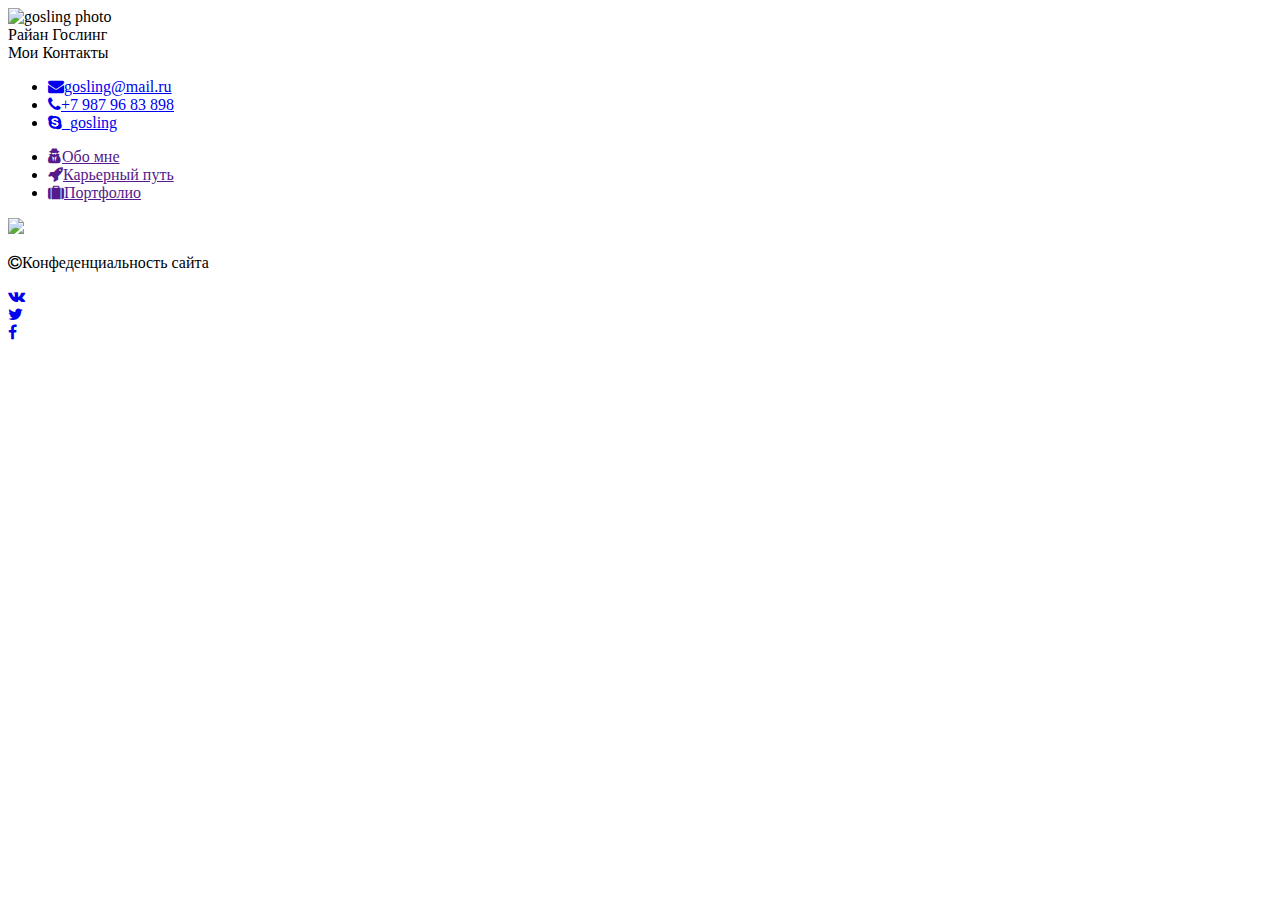
==== app/Page2.2.html @ c2381d11 "22.03.18" ====
<!DOCTYPE html>
<html lang="ru-RU">
<head>
	<meta charset="UTF-8">
	<meta name="viewport" content="width=device-width">
	<title>Page2</title>
	<link href="app/css/style2.css" type="text/css" rel="stylesheet">
	<link href="app/css/fonts.css" type="text/css" rel="stylesheet">
	<link rel="stylesheet" href="https://maxcdn.bootstrapcdn.com/font-awesome/4.7.0/css/font-awesome.min.css">
</head>
<body>
	<div class="wrapper">
		<header class="header">
		<div class="container">
			<div class="header__left">
				<img src="app/img/gosling1.png" alt="gosling photo" class="gosling">
				<div class="user__name">Райан Гослинг</div>
			</div>

			<div class="header__right">
				<div class="contacts">Мои Контакты
					<ul class="list">
						<li class="list__item">
								<a href="mailto:gosling@mail.ru"><i class="fa fa-envelope"></i>gosling@mail.ru</a>
						</li class="list__item">
						<li class="list__item">
								<a href="tel:+7 987 96 83 898"><i class="fa fa-phone"></i>+7 987 96 83 898</a>
						</li>
						<li class="list__item">
								<a href="skype:gosling"><i class="fa fa-skype"></i>_gosling</a>
						</li>
					</ul>
				</div>
				</div>
			</div>
		</header>

		<div class="container">
		<div class="content">
			<nav class="nav">
				<ul class="sidebar">
					<li class="nav__item nav__item_active">
						<a href="" class="nav__link"><i class="fa fa-user-secret"></i>Обо мне</a>
					</li>
					<li class="nav__item">
						<a href="" class="nav__link"><i class="fa fa-rocket"></i>Карьерный путь</a>
					</li>
					<li class="nav__item">
						<a href="" class="nav__link"><i class="fa fa-suitcase"></i>Портфолио</a>
					</li>
				</ul>
			</nav>

			<main class="page__content">
				<div class="img_content"><img src="app/img/gosling.png">
				</div>
			</main>
			
		</div>	
		</div>

		<footer class="footer">
		<div class="container">
			<div class="footer__left">
				<p><i class="fa fa-copyright"></i>Конфеденциальность сайта</p>
			</div>

			<div class="footer__right">
					<div class="social__item">
						<a href="https://vk.com/" class="socials__link_vk"><i class="fa fa-vk"></i></a>
					</div>
					<div class="social__item">
						<a href="https://twitter.com/" class="socials__link_tw"><i class="fa fa-twitter"></i></i></a>
					</div>
					<div class="social__item">
						<a href="https://ru-ru.facebook.com/" class="socials__link_fb"><i class="fa fa-facebook-f"></i></a>
					</div>
			</div>
		</div>	
		</footer>
	</div>
</body>
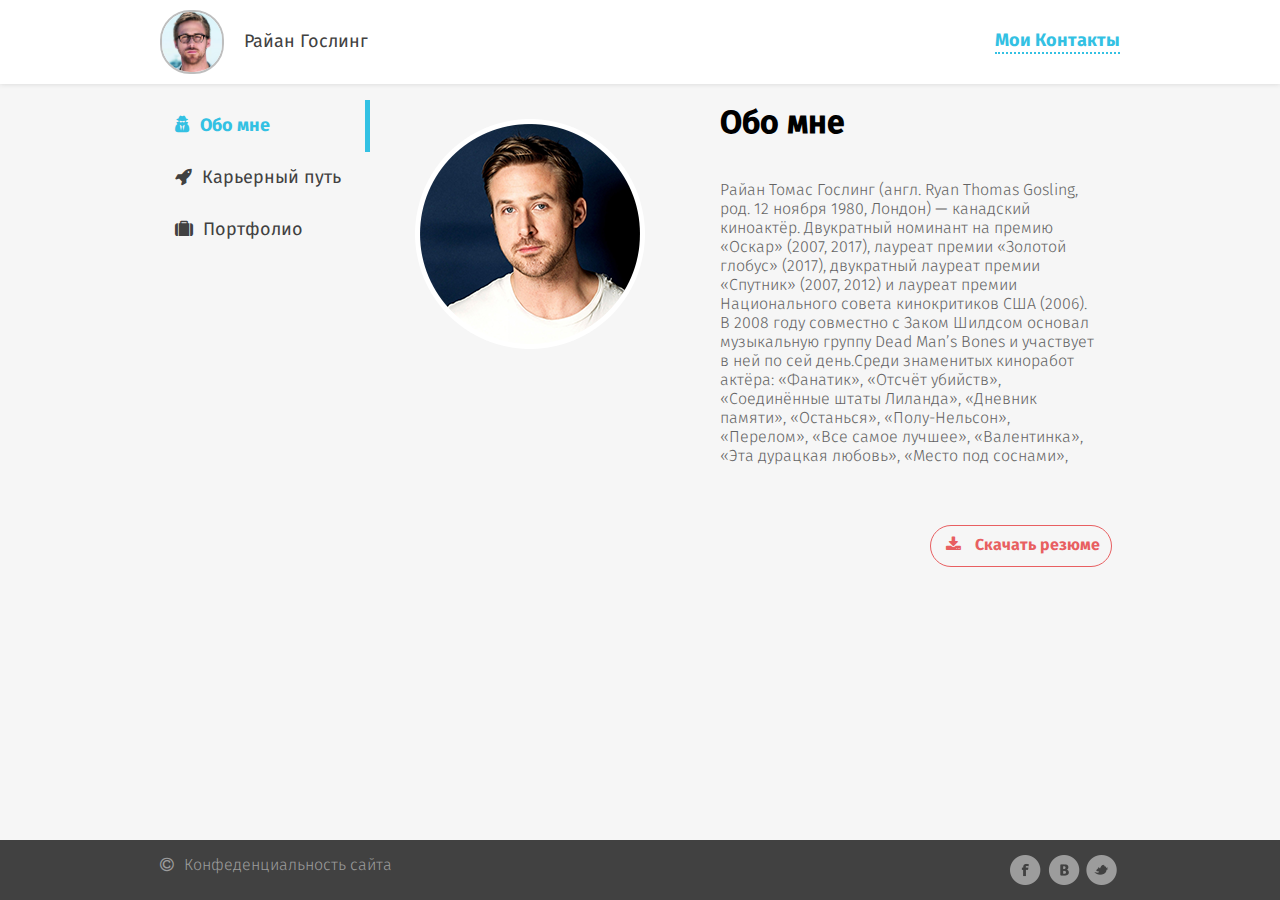
==== commit bd90eb5c: "29.03" ====
--- a/app/Page2.2.html
+++ b/app/Page2.2.html
@@ -3,9 +3,9 @@
 <head>
 	<meta charset="UTF-8">
 	<meta name="viewport" content="width=device-width">
-	<title>Page2</title>
-	<link href="app/css/style2.css" type="text/css" rel="stylesheet">
-	<link href="app/css/fonts.css" type="text/css" rel="stylesheet">
+	<title>Обо мне</title>
+	<link href="css/style2.css" type="text/css" rel="stylesheet">
+	<link href="css/fonts.css" type="text/css" rel="stylesheet">
 	<link rel="stylesheet" href="https://maxcdn.bootstrapcdn.com/font-awesome/4.7.0/css/font-awesome.min.css">
 </head>
 <body>
@@ -13,7 +13,7 @@
 		<header class="header">
 		<div class="container">
 			<div class="header__left">
-				<img src="app/img/gosling1.png" alt="gosling photo" class="gosling">
+				<img src="img/gosling1.png" alt="gosling photo" class="gosling">
 				<div class="user__name">Райан Гослинг</div>
 			</div>
 
@@ -21,13 +21,13 @@
 				<div class="contacts">Мои Контакты
 					<ul class="list">
 						<li class="list__item">
-								<a href="mailto:gosling@mail.ru"><i class="fa fa-envelope"></i>gosling@mail.ru</a>
+								<a href="mailto:gosling@mail.ru"><i class="fa fa-envelope fa-mes"></i>gosling@mail.ru</a>
 						</li class="list__item">
 						<li class="list__item">
-								<a href="tel:+7 987 96 83 898"><i class="fa fa-phone"></i>+7 987 96 83 898</a>
+								<a href="tel:+7 987 96 83 898"><i class="fa fa-phone fa-ph"></i>+7 987 96 83 898</a>
 						</li>
 						<li class="list__item">
-								<a href="skype:gosling"><i class="fa fa-skype"></i>_gosling</a>
+								<a href="skype:gosling"><i class="fa fa-skype fa-sk"></i>_gosling</a>
 						</li>
 					</ul>
 				</div>
@@ -40,19 +40,32 @@
 			<nav class="nav">
 				<ul class="sidebar">
 					<li class="nav__item nav__item_active">
-						<a href="" class="nav__link"><i class="fa fa-user-secret"></i>Обо мне</a>
+						<a href="Page2.2.html" class="nav__link nav__link__active"><i class="fa fa-user-secret"></i>Обо мне</a>
 					</li>
 					<li class="nav__item">
-						<a href="" class="nav__link"><i class="fa fa-rocket"></i>Карьерный путь</a>
+						<a href="Page3.html" class="nav__link"><i class="fa fa-rocket"></i>Карьерный путь</a>
 					</li>
 					<li class="nav__item">
-						<a href="" class="nav__link"><i class="fa fa-suitcase"></i>Портфолио</a>
+						<a href="Page4.html" class="nav__link"><i class="fa fa-suitcase"></i>Портфолио</a>
 					</li>
 				</ul>
 			</nav>
 
 			<main class="page__content">
-				<div class="img_content"><img src="app/img/gosling.png">
+				<div class="img__content"><img src="img/gosling.png">
+				</div>
+
+				<div class="about">
+					<div class="h1"><h1>Обо мне</h1></div>
+					<div class="about__desk">
+						<p>Райан Томас Гослинг (англ. Ryan Thomas Gosling, род. 12 ноября 1980, Лондон) — канадский киноактёр. Двукратный номинант на премию «Оскар» (2007, 2017), лауреат премии «Золотой глобус» (2017), двукратный лауреат премии «Спутник» (2007, 2012) и лауреат премии Национального совета кинокритиков США (2006). В 2008 году совместно с Заком Шилдсом основал музыкальную группу Dead Man’s Bones и участвует в ней по сей день.Среди знаменитых киноработ актёра: «Фанатик», «Отсчёт убийств», «Соединённые штаты Лиланда», «Дневник памяти», «Останься», «Полу-Нельсон», «Перелом», «Все самое лучшее», «Валентинка», «Эта дурацкая любовь», «Место под соснами», «Мартовские иды», «Охотники на гангстеров», «Только Бог простит», «Игра на понижение», «Славные парни», «Ла-Ла Ленд», «Бегущий по лезвию 2049». Стал широко известен после релиза нео-нуара «Драйв».</p>
+					</div>
+					<div class="about__btn">
+					<a href="#" class="btn">
+						<span class="btn__icon"><i class="fa fa-download fa-dw"></i></span>
+						<span class="btn__text">Скачать резюме</span>
+					</a>
+				</div>
 				</div>
 			</main>
 			
@@ -62,21 +75,31 @@
 		<footer class="footer">
 		<div class="container">
 			<div class="footer__left">
-				<p><i class="fa fa-copyright"></i>Конфеденциальность сайта</p>
+				<p><i class="fa fa-copyright fa-cp"></i>Конфеденциальность сайта</p>
 			</div>
 
 			<div class="footer__right">
 					<div class="social__item">
-						<a href="https://vk.com/" class="socials__link_vk"><i class="fa fa-vk"></i></a>
+						<a href="https://ru-ru.facebook.com/" class="socials__link_fb" target="_blank">
+							<img src="img/FaceBook.png" class="first-fb">
+							<img src="img/FaceBook2.png" class="second-fb">
+						</a>
 					</div>
 					<div class="social__item">
-						<a href="https://twitter.com/" class="socials__link_tw"><i class="fa fa-twitter"></i></i></a>
+						<a href="https://vk.com/" class="socials__link_vk" target="_blank">
+							<img src="img/vk.png" class="first-vk">
+							<img src="img/vk2.png" class="second-vk">
+						</a>
 					</div>
 					<div class="social__item">
-						<a href="https://ru-ru.facebook.com/" class="socials__link_fb"><i class="fa fa-facebook-f"></i></a>
+						<a href="https://twitter.com/" class="socials__link_tw" target="_blank">
+							<img src="img/Twitter.png" class="first-tw">
+							<img src="img/Twitter2.png" class="second-tw">
+						</a>
 					</div>
 			</div>
 		</div>	
 		</footer>
 	</div>
 </body>
+</html>--- a/app/css/style2.css
+++ b/app/css/style2.css
@@ -0,0 +1,287 @@
+/*general*/
+body {
+	margin: 0px;
+	padding: 0px;
+}
+
+a {
+ 	text-decoration: none;
+ 	color: #414141;
+ 	display: block;
+ 	font-family: "FiraSans-Light";
+ }
+
+li {
+ 	list-style-type: none;
+ }
+
+ i {
+ 	padding-right: 10px;
+ }
+
+.wrapper {
+	background: #f6f6f6;
+	height: 100vh;
+	display: flex;
+	flex-direction: column;
+}
+
+.container {
+	width: 100%;
+	height: 100%;
+	max-width: 960px;
+	display: flex;
+	margin: 0px auto;
+	justify-content:space-between;
+}
+
+/*header*/
+.header {
+	width: 100%;
+	height: 100px;
+	background: #fff;
+	box-shadow: 0 0 5px #d5d5d5;
+}
+
+/*left*/
+.header__left {
+	display: flex;
+	align-items: center;
+}
+
+.gosling {
+	width: 60px;
+	height: 60px;
+	border-radius: 30px;
+	border:2px solid #bebebe;
+}
+
+.user__name{
+	margin-left: 20px;
+	font: 18px "FiraSans-Regular";
+	color: #414141;
+}
+/*left end*/
+
+/*right*/
+.header__right {
+	display: flex;
+	align-items: center;
+}
+
+.contacts {
+	color: #33c1e3;
+	border-bottom: 2px dotted #33c1e3;
+	position: relative;
+	font:18px "FiraSans-Bold";
+}
+.contacts:hover {
+	color: #e85f61;
+	border-color: #e85f61;
+	cursor: pointer; 
+}
+
+.list {
+	width: 200px;
+	padding: 10px;
+	border: 1.5px solid #dedede;
+	border-radius: 9px;
+	background: #ffffff;
+	position: absolute;
+	display: none;
+	justify-content: center;
+}
+.list__item {
+	padding:10px;
+	align-items: center;
+}
+
+.header__right:hover .list {
+	display: block;
+	transform: translate(-30px, 0px);
+}
+
+.fa-mes, .fa-ph, .fa-sk {
+	color: #33c1e3;
+	padding-right: 5px;
+}
+/*right end*/
+
+/*content*/
+.content {
+	display: flex;
+	flex-direction: row;
+	flex-grow: 1;
+}
+
+/*nav*/
+.nav {
+	height: 100%;
+	width: 220px;
+	margin: 0px;
+}
+.nav__item {
+	width: 210px;
+}
+.nav__link {
+	font:18px "FiraSans-Regular";
+	color:#414141;
+	padding: 15px;
+}
+.nav__link:hover {
+	cursor: pointer;
+	color: #33c1e3;
+	border-right: 5px solid #33c1e3;
+}
+
+.nav__link__active {
+	font-family: "FiraSans-Bold";
+	color: #33c1e3;
+	border-right: 5px solid #33c1e3;
+}
+
+.sidebar {
+	padding: 0px;
+}
+
+/*content*/
+.page__content {
+	display: flex;
+	flex-direction: row;
+}
+
+.img__content {
+	margin: 35px;
+	display: inline-block;
+}
+
+.h1 {
+	font-family: "FiraSans-Medium";
+	margin-left: 40px;
+}
+
+.about__desk {
+	font-family: "FiraSans-Light";
+	color: #646464;
+	max-height: 300px;
+	max-width: 380px;
+	overflow: auto;
+	margin-left: 40px;
+}
+
+.about__btn {
+	display: inline-block;
+}
+
+.btn {
+	font-family: "FiraSans-Bold";
+	color: #e85f61;
+	border:1px solid #e85f61;
+	border-radius: 30px;
+	padding: 10px;
+	width: 160px;
+	height: 20px;
+	margin: 60px 5px 5px 250px;
+}
+.btn:hover {
+	color: #ffffff;
+	background: #e85f61;
+	-moz-transition: all 0.5s ease;
+  	-webkit-transition: all 0.5s ease;
+  	-o-transition: all 0.5s ease;
+  	transition: all 0.5s ease;
+}
+
+.btn:hover .fa-dw {
+	color: #ffffff;
+}
+.fa-dw {
+	color: #e85f61;
+	padding: 0px 10px 0px 5px;
+}
+
+
+/*footer*/
+.footer {
+	background: #414141;
+	width: 100%;
+	height: 8%;
+}
+
+.footer__left{
+	font-family: "FiraSans-Light";
+	color: #9c9c9c;
+}
+.fa-cp {
+	color: #9c9c9c;
+}
+
+.footer__right {
+	display: flex;
+	flex-direction: row;
+	align-items: center;
+}
+
+.social__item {
+	position: relative;
+	height: 30px;
+	width: 30px;
+	padding: 4px;
+}
+
+.social__item img {
+	position: absolute;
+}
+
+.social__item .first-fb {
+	opacity: 1;
+}
+.social__item .first-fb:hover {
+	opacity: 0;
+}
+
+.social__item .second-fb, .social__item .second-fb:hover {
+	opacity: 0;
+}
+
+.social__item .second-fb:hover {
+	opacity: 1;
+	-moz-transition: all 0.5s ease;
+  	-webkit-transition: all 0.5s ease;
+  	-o-transition: all 0.5s ease;
+  	transition: all 0.5s ease;
+}
+
+.social__item .first-vk {
+	opacity: 1;
+}
+.social__item .first-vk:hover {
+	opacity: 0;
+}
+.social__item .second-vk, .social__item .second-vk:hover {
+	opacity: 0;
+}
+.social__item .second-vk:hover {
+	opacity: 1;
+	-moz-transition: all 0.5s ease;
+  	-webkit-transition: all 0.5s ease;
+  	-o-transition: all 0.5s ease;
+  	transition: all 0.5s ease;
+}
+
+.social__item .first-tw {
+	opacity: 1;
+}
+.social__item .first-tw:hover {
+	opacity: 0;
+}
+.social__item .second-tw, .social__item .second-tw:hover {
+	opacity: 0;
+}
+.social__item .second-tw:hover {
+	opacity: 1;
+	-moz-transition: all 0.5s ease;
+  	-webkit-transition: all 0.5s ease;
+  	-o-transition: all 0.5s ease;
+  	transition: all 0.5s ease;
+}
--- a/app/css/fonts.css
+++ b/app/css/fonts.css
@@ -0,0 +1,34 @@
+@font-face {
+	font-family: "FiraSans-Bold";
+	src: url("../fonts/FiraSans/FiraSans-Bold.ttf");
+}
+
+@font-face {
+	font-family: "FiraSans-Light";
+	src: url("../fonts/FiraSans/FiraSans-Light.ttf");
+}
+
+@font-face {
+	font-family: "FiraSans-Medium";
+	src: url("../fonts/FiraSans/FiraSans-Medium.ttf");
+}
+
+@font-face {
+	font-family: "FiraSans-Regular";
+	src: url("../fonts/FiraSans/FiraSans-Regular.ttf");
+}
+
+@font-face {
+	font-family: "fontawesome-webfont";
+	src: url("../fonts/FontAwesome/fontawesome-webfont.ttf");
+}
+
+@font-face {
+	font-family: "FontAwesome";
+	src: url("../fonts/FontAwesome/FontAwesome.otf") format('OpenType');
+}
+
+@font-face {
+	font-family: "Open_Sans_Semibold";
+	src: url("../fonts/Open_Sans_Semibold.ttf");
+}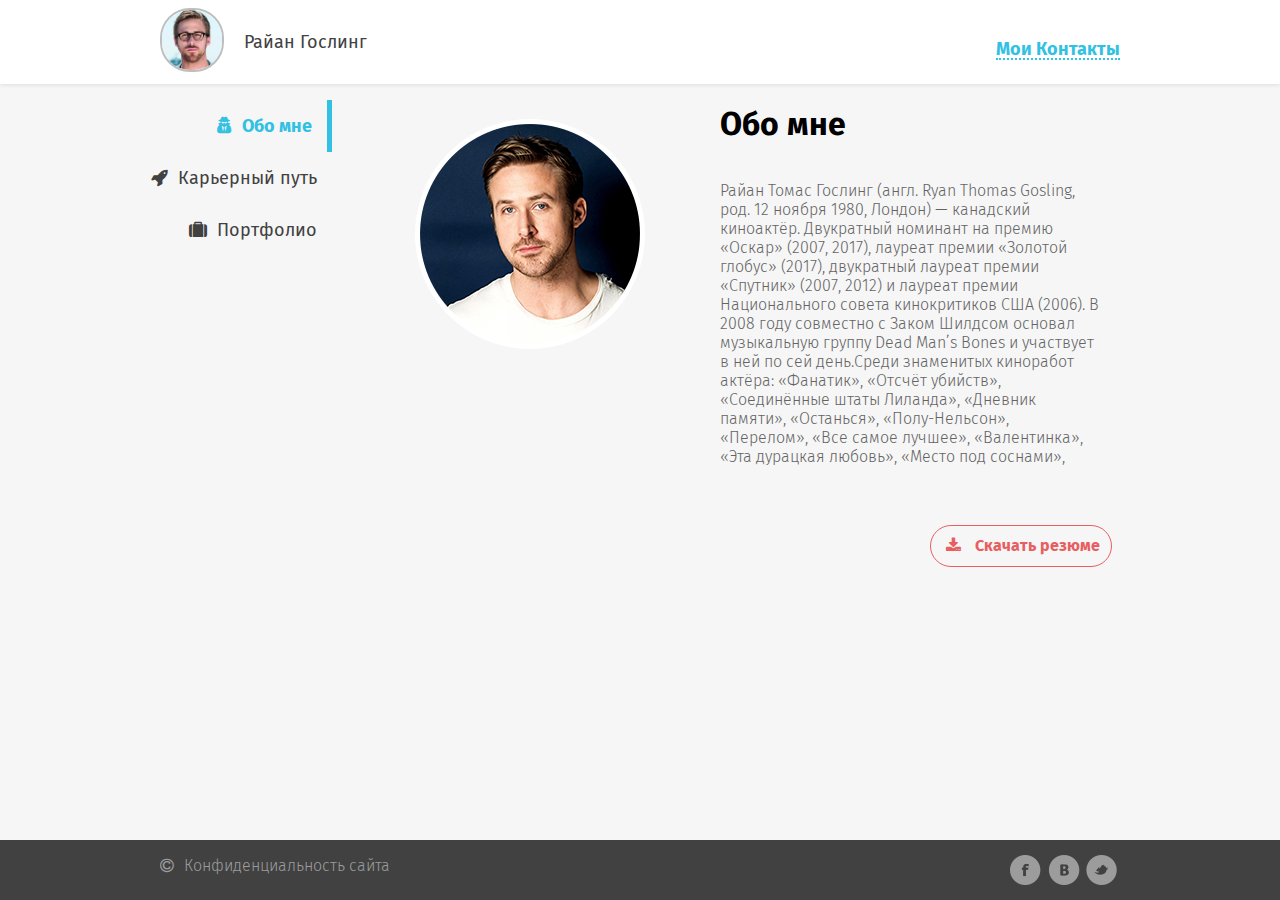
==== commit cdd9bdd2: "02.04" ====
--- a/app/Page2.2.html
+++ b/app/Page2.2.html
@@ -5,7 +5,7 @@
 	<meta name="viewport" content="width=device-width">
 	<title>Обо мне</title>
 	<link href="css/style2.css" type="text/css" rel="stylesheet">
-	<link href="css/fonts.css" type="text/css" rel="stylesheet">
+	<link href="https://fonts.googleapis.com/css?family=Fira+Sans:300,400,500,600,700" rel="stylesheet">
 	<link rel="stylesheet" href="https://maxcdn.bootstrapcdn.com/font-awesome/4.7.0/css/font-awesome.min.css">
 </head>
 <body>
@@ -13,12 +13,15 @@
 		<header class="header">
 		<div class="container">
 			<div class="header__left">
-				<img src="img/gosling1.png" alt="gosling photo" class="gosling">
-				<div class="user__name">Райан Гослинг</div>
-			</div>
+				<a href="../index.html" class="index">
+					<img src="img/gosling1.png" alt="gosling photo" class="gosling">
+				</a>
+				<a href="../index.html"><div class="user__name">Райан Гослинг</div>
+			</div></a>
 
 			<div class="header__right">
 				<div class="contacts">Мои Контакты
+					<div class="triangle"></div>
 					<ul class="list">
 						<li class="list__item">
 								<a href="mailto:gosling@mail.ru"><i class="fa fa-envelope fa-mes"></i>gosling@mail.ru</a>
@@ -61,21 +64,20 @@
 						<p>Райан Томас Гослинг (англ. Ryan Thomas Gosling, род. 12 ноября 1980, Лондон) — канадский киноактёр. Двукратный номинант на премию «Оскар» (2007, 2017), лауреат премии «Золотой глобус» (2017), двукратный лауреат премии «Спутник» (2007, 2012) и лауреат премии Национального совета кинокритиков США (2006). В 2008 году совместно с Заком Шилдсом основал музыкальную группу Dead Man’s Bones и участвует в ней по сей день.Среди знаменитых киноработ актёра: «Фанатик», «Отсчёт убийств», «Соединённые штаты Лиланда», «Дневник памяти», «Останься», «Полу-Нельсон», «Перелом», «Все самое лучшее», «Валентинка», «Эта дурацкая любовь», «Место под соснами», «Мартовские иды», «Охотники на гангстеров», «Только Бог простит», «Игра на понижение», «Славные парни», «Ла-Ла Ленд», «Бегущий по лезвию 2049». Стал широко известен после релиза нео-нуара «Драйв».</p>
 					</div>
 					<div class="about__btn">
-					<a href="#" class="btn">
+					<a href="https://www.google.ru/" class="btn">
 						<span class="btn__icon"><i class="fa fa-download fa-dw"></i></span>
 						<span class="btn__text">Скачать резюме</span>
 					</a>
 				</div>
 				</div>
 			</main>
-			
 		</div>	
 		</div>
 
 		<footer class="footer">
 		<div class="container">
 			<div class="footer__left">
-				<p><i class="fa fa-copyright fa-cp"></i>Конфеденциальность сайта</p>
+				<p><i class="fa fa-copyright fa-cp"></i>Конфиденциальность сайта</p>
 			</div>
 
 			<div class="footer__right">
--- a/app/css/style2.css
+++ b/app/css/style2.css
@@ -8,7 +8,8 @@
  	text-decoration: none;
  	color: #414141;
  	display: block;
- 	font-family: "FiraSans-Light";
+ 	font-family: "Fira Sans";
+ 	font-weight: 300;
  }
 
 li {
@@ -58,7 +59,8 @@
 
 .user__name{
 	margin-left: 20px;
-	font: 18px "FiraSans-Regular";
+	font: 18px "Fira Sans";
+	font-weight: 400;
 	color: #414141;
 }
 /*left end*/
@@ -66,14 +68,17 @@
 /*right*/
 .header__right {
 	display: flex;
-	align-items: center;
+	margin-top: 38px;
+	height: 40px;
 }
 
 .contacts {
 	color: #33c1e3;
 	border-bottom: 2px dotted #33c1e3;
 	position: relative;
-	font:18px "FiraSans-Bold";
+	font:18px "Fira Sans";
+	font-weight: 700;
+	height: 20px;
 }
 .contacts:hover {
 	color: #e85f61;
@@ -90,6 +95,7 @@
 	position: absolute;
 	display: none;
 	justify-content: center;
+	right: -50px;
 }
 .list__item {
 	padding:10px;
@@ -98,7 +104,36 @@
 
 .header__right:hover .list {
 	display: block;
-	transform: translate(-30px, 0px);
+}
+
+.header__right:hover .triangle {
+	display: block;
+}
+
+.triangle {
+	display: none;
+ 	position: absolute;
+ 	width: 0px;
+ 	height: 0px;
+ 	border-top: none;
+ 	border-left: 10px solid transparent;
+ 	border-right: 10px solid transparent;
+ 	border-bottom: 10px solid #dedede;
+ 	right: 50px;
+ 	top: 31px;
+ }
+  .triangle:before {
+    content: "";
+    position: absolute;
+    width: 0;
+    height: 0;
+    border-top: none;
+    border-left: 10px solid transparent;
+    border-right: 10px solid transparent;
+    border-bottom: 10px solid white;
+    top: 2px;
+    left: -10px;
+    z-index: 110; 
 }
 
 .fa-mes, .fa-ph, .fa-sk {
@@ -119,12 +154,17 @@
 	height: 100%;
 	width: 220px;
 	margin: 0px;
+	text-align: right;
+	position: relative;
+	right: 5%;
 }
 .nav__item {
-	width: 210px;
-}
+	display: inline-block;
+}
+
 .nav__link {
-	font:18px "FiraSans-Regular";
+	font:18px "Fira Sans";
+	font-weight: 400;
 	color:#414141;
 	padding: 15px;
 }
@@ -135,7 +175,8 @@
 }
 
 .nav__link__active {
-	font-family: "FiraSans-Bold";
+	font-family: "Fira Sans";
+	font-weight: 700;
 	color: #33c1e3;
 	border-right: 5px solid #33c1e3;
 }
@@ -156,12 +197,14 @@
 }
 
 .h1 {
-	font-family: "FiraSans-Medium";
+	font-family: "Fira Sans";
+	font-weight: 500;
 	margin-left: 40px;
 }
 
 .about__desk {
-	font-family: "FiraSans-Light";
+	font-family: "Fira Sans";
+	font-weight: 300;
 	color: #646464;
 	max-height: 300px;
 	max-width: 380px;
@@ -174,7 +217,8 @@
 }
 
 .btn {
-	font-family: "FiraSans-Bold";
+	font-family: "Fira Sans";
+	font-weight: 700;
 	color: #e85f61;
 	border:1px solid #e85f61;
 	border-radius: 30px;
@@ -200,7 +244,6 @@
 	padding: 0px 10px 0px 5px;
 }
 
-
 /*footer*/
 .footer {
 	background: #414141;
@@ -209,7 +252,8 @@
 }
 
 .footer__left{
-	font-family: "FiraSans-Light";
+	font-family: "Fira Sans";
+	font-weight: 300;
 	color: #9c9c9c;
 }
 .fa-cp {
@@ -240,7 +284,7 @@
 	opacity: 0;
 }
 
-.social__item .second-fb, .social__item .second-fb:hover {
+.social__item .second-fb {
 	opacity: 0;
 }
 
@@ -258,7 +302,7 @@
 .social__item .first-vk:hover {
 	opacity: 0;
 }
-.social__item .second-vk, .social__item .second-vk:hover {
+.social__item .second-vk {
 	opacity: 0;
 }
 .social__item .second-vk:hover {
@@ -275,7 +319,7 @@
 .social__item .first-tw:hover {
 	opacity: 0;
 }
-.social__item .second-tw, .social__item .second-tw:hover {
+.social__item .second-tw {
 	opacity: 0;
 }
 .social__item .second-tw:hover {
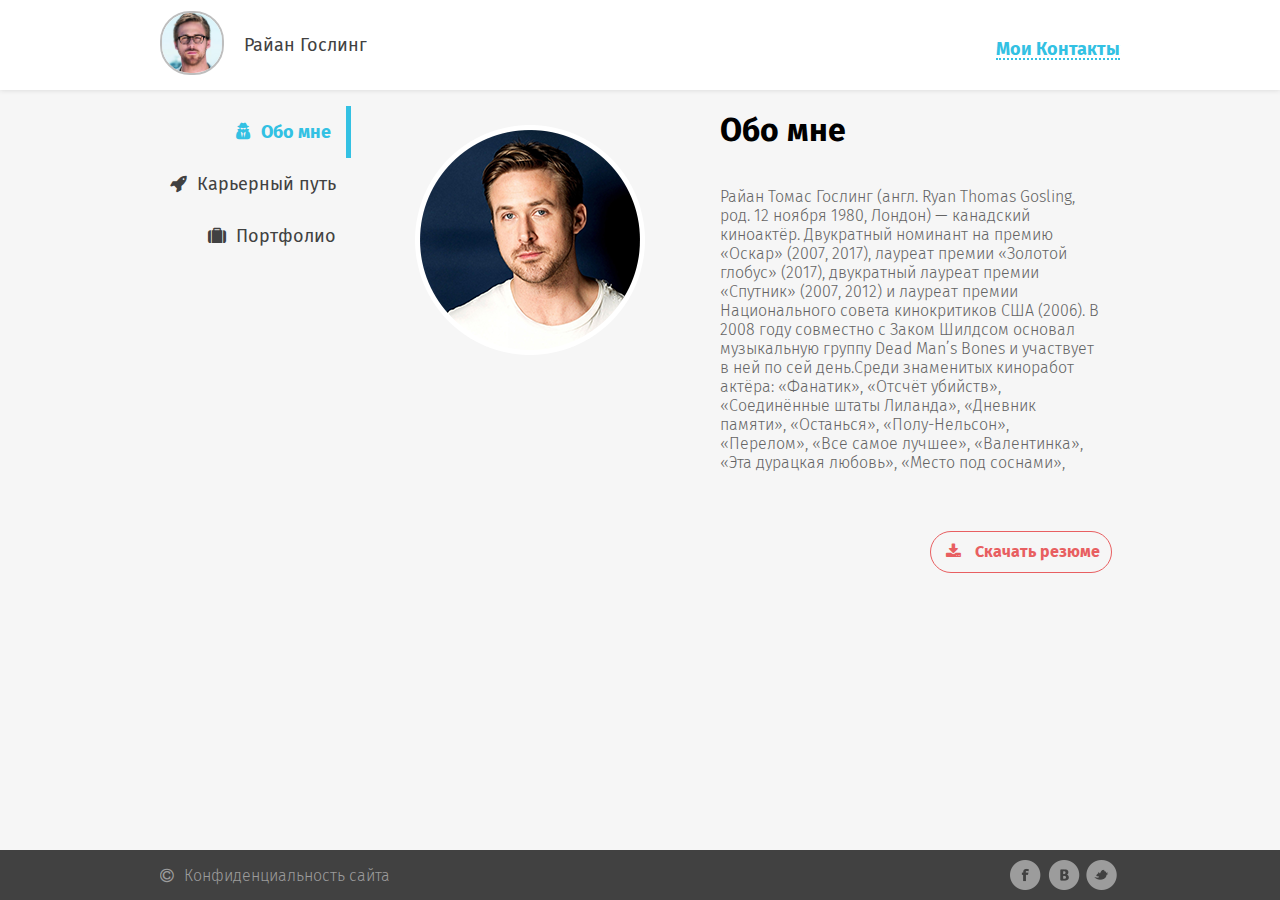
==== commit e8f54cbd: "04.04" ====
--- a/app/Page2.2.html
+++ b/app/Page2.2.html
@@ -25,7 +25,7 @@
 					<ul class="list">
 						<li class="list__item">
 								<a href="mailto:gosling@mail.ru"><i class="fa fa-envelope fa-mes"></i>gosling@mail.ru</a>
-						</li class="list__item">
+						</li>
 						<li class="list__item">
 								<a href="tel:+7 987 96 83 898"><i class="fa fa-phone fa-ph"></i>+7 987 96 83 898</a>
 						</li>
@@ -83,20 +83,20 @@
 			<div class="footer__right">
 					<div class="social__item">
 						<a href="https://ru-ru.facebook.com/" class="socials__link_fb" target="_blank">
-							<img src="img/FaceBook.png" class="first-fb">
-							<img src="img/FaceBook2.png" class="second-fb">
+							<img src="img/FaceBook.png" class="first-fb" alt="facebook">
+							<img src="img/FaceBook2.png" class="second-fb" alt="facebook">
 						</a>
 					</div>
 					<div class="social__item">
 						<a href="https://vk.com/" class="socials__link_vk" target="_blank">
-							<img src="img/vk.png" class="first-vk">
-							<img src="img/vk2.png" class="second-vk">
+							<img src="img/vk.png" class="first-vk" alt="vk">
+							<img src="img/vk2.png" class="second-vk" alt="vk">
 						</a>
 					</div>
 					<div class="social__item">
 						<a href="https://twitter.com/" class="socials__link_tw" target="_blank">
-							<img src="img/Twitter.png" class="first-tw">
-							<img src="img/Twitter2.png" class="second-tw">
+							<img src="img/Twitter.png" class="first-tw" alt="twitter">
+							<img src="img/Twitter2.png" class="second-tw"alt="twitter">
 						</a>
 					</div>
 			</div>
--- a/app/css/style2.css
+++ b/app/css/style2.css
@@ -34,6 +34,7 @@
 	display: flex;
 	margin: 0px auto;
 	justify-content:space-between;
+	position: relative;
 }
 
 /*header*/
@@ -96,6 +97,7 @@
 	display: none;
 	justify-content: center;
 	right: -50px;
+	z-index: 100;
 }
 .list__item {
 	padding:10px;
@@ -147,6 +149,7 @@
 	display: flex;
 	flex-direction: row;
 	flex-grow: 1;
+	overflow: auto;
 }
 
 /*nav*/
@@ -156,7 +159,7 @@
 	margin: 0px;
 	text-align: right;
 	position: relative;
-	right: 5%;
+	right: 3%;
 }
 .nav__item {
 	display: inline-block;
@@ -185,7 +188,7 @@
 	padding: 0px;
 }
 
-/*content*/
+/*content page*/
 .page__content {
 	display: flex;
 	flex-direction: row;
@@ -248,7 +251,9 @@
 .footer {
 	background: #414141;
 	width: 100%;
-	height: 8%;
+	height: 50px;
+	position: absolute;
+    bottom: 0;
 }
 
 .footer__left{
